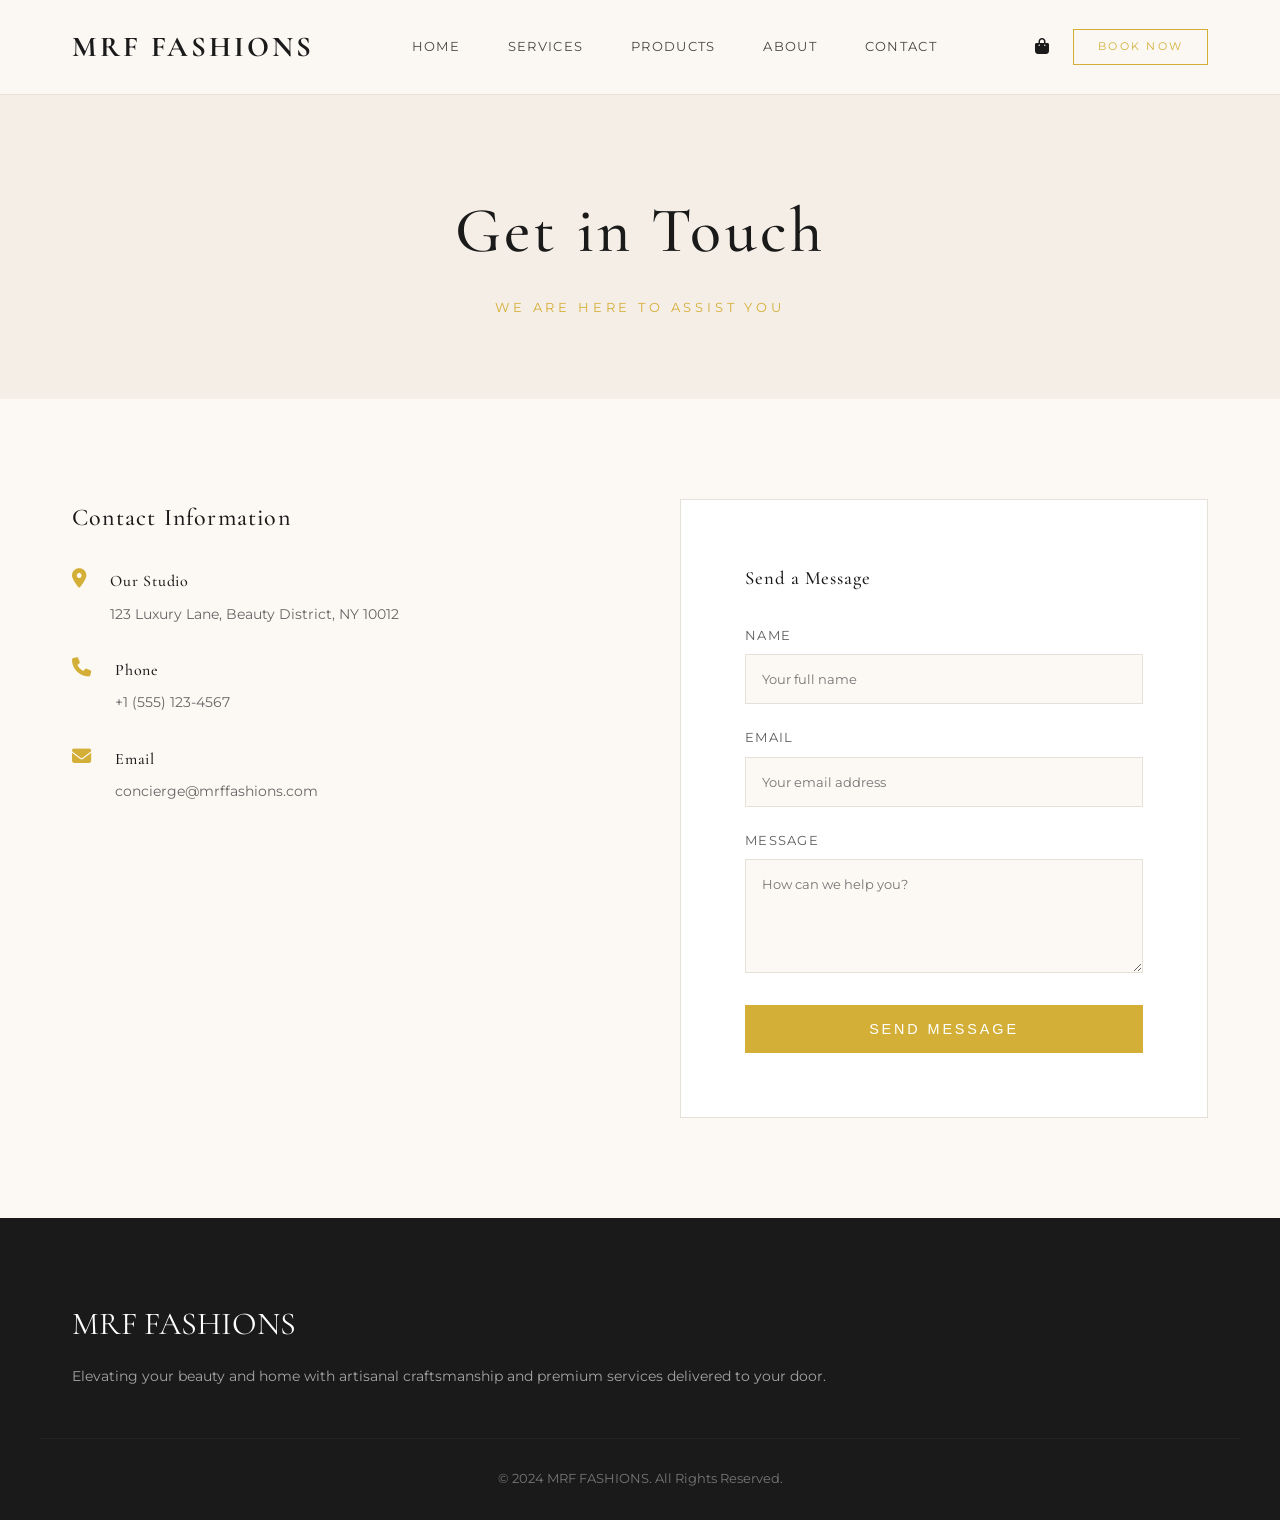
==== contact.html @ 7527c3de "Add files via upload" ====
<!DOCTYPE html>
<html lang="en">

<head>
    <meta charset="UTF-8">
    <meta name="viewport" content="width=device-width, initial-scale=1.0">
    <title>Contact Us | MRF FASHIONS</title>
    <link rel="stylesheet" href="style.css">
    <link rel="stylesheet" href="https://cdnjs.cloudflare.com/ajax/libs/font-awesome/6.4.0/css/all.min.css">
</head>

<body>

    <!-- Navigation -->
    <nav>
        <div class="container">
            <a href="index.html" class="logo">MRF FASHIONS</a>
            <div class="nav-links">
                <a href="index.html">Home</a>
                <a href="services.html">Services</a>
                <a href="products.html">Products</a>
                <a href="about.html">About</a>
                <a href="contact.html" class="active">Contact</a>
            </div>
            <div class="nav-icons" style="display: flex; gap: 1.5rem; align-items: center;">
                <a href="cart.html" style="position: relative;">
                    <i class="fa-solid fa-bag-shopping"></i>
                    <span class="cart-count-badge">0</span>
                </a>
                <a href="booking.html" class="btn btn-outline" style="padding: 0.5rem 1.5rem; font-size: 0.7rem;">Book
                    Now</a>
            </div>
        </div>
    </nav>

    <!-- Page Header -->
    <header style="padding: 180px 0 80px; text-align: center; background: var(--accent);">
        <div class="container">
            <h1 style="font-size: 4rem; margin-bottom: 1rem;">Get in Touch</h1>
            <p style="text-transform: uppercase; letter-spacing: 0.3em; font-size: 0.8rem; color: var(--primary);">We
                are here to assist you</p>
        </div>
    </header>

    <section>
        <div class="container" style="display: grid; grid-template-columns: 1fr 1fr; gap: 5rem;">
            <div>
                <h2 style="margin-bottom: 2rem;">Contact Information</h2>
                <div style="margin-bottom: 3rem;">
                    <div style="display: flex; gap: 1.5rem; margin-bottom: 2rem;">
                        <i class="fa-solid fa-location-dot" style="color: var(--primary); font-size: 1.2rem;"></i>
                        <div>
                            <h4 style="margin-bottom: 0.5rem;">Our Studio</h4>
                            <p style="color: var(--text-muted); font-size: 0.9rem;">123 Luxury Lane, Beauty District, NY
                                10012</p>
                        </div>
                    </div>
                    <div style="display: flex; gap: 1.5rem; margin-bottom: 2rem;">
                        <i class="fa-solid fa-phone" style="color: var(--primary); font-size: 1.2rem;"></i>
                        <div>
                            <h4 style="margin-bottom: 0.5rem;">Phone</h4>
                            <p style="color: var(--text-muted); font-size: 0.9rem;">+1 (555) 123-4567</p>
                        </div>
                    </div>
                    <div style="display: flex; gap: 1.5rem;">
                        <i class="fa-solid fa-envelope" style="color: var(--primary); font-size: 1.2rem;"></i>
                        <div>
                            <h4 style="margin-bottom: 0.5rem;">Email</h4>
                            <p style="color: var(--text-muted); font-size: 0.9rem;">concierge@mrffashions.com</p>
                        </div>
                    </div>
                </div>
            </div>

            <div style="background: var(--surface); padding: 4rem; border: 1px solid var(--border);">
                <h3 style="margin-bottom: 2rem;">Send a Message</h3>
                <form id="contact-form">
                    <div class="form-group">
                        <label>Name</label>
                        <input type="text" class="form-control" required placeholder="Your full name">
                    </div>
                    <div class="form-group">
                        <label>Email</label>
                        <input type="email" class="form-control" required placeholder="Your email address">
                    </div>
                    <div class="form-group">
                        <label>Message</label>
                        <textarea class="form-control" rows="5" required placeholder="How can we help you?"></textarea>
                    </div>
                    <button type="submit" class="btn btn-primary" style="width: 100%;">Send Message</button>
                </form>
            </div>
        </div>
    </section>

    <!-- Footer -->
    <footer>
        <div class="container footer-grid">
            <div>
                <div class="footer-logo">MRF FASHIONS</div>
                <p style="opacity: 0.6; font-size: 0.9rem;">Elevating your beauty and home with artisanal craftsmanship
                    and premium services delivered to your door.</p>
            </div>
        </div>
        <div class="container copyright">
            &copy; 2024 MRF FASHIONS. All Rights Reserved.
        </div>
    </footer>

    <script src="script.js"></script>
    <script>
        document.getElementById('contact-form').addEventListener('submit', (e) => {
            e.preventDefault();
            showNotification('Message sent! We will get back to you soon.');
            e.target.reset();
        });
    </script>
</body>

</html>
---- style.css ----
/* 
  MRF FASHIONS - DESIGN SYSTEM 
  Premium, Minimalistic, Elegant
*/

@import url('https://fonts.googleapis.com/css2?family=Cormorant+Garamond:wght@300;400;500;600;700&family=Montserrat:wght@200;300;400;500&display=swap');

:root {
    --primary: #D4AF37;
    /* Gold */
    --primary-dark: #B8860B;
    --background: #FCF9F5;
    /* Cream */
    --surface: #FFFFFF;
    --text-main: #1A1A1A;
    --text-muted: #666666;
    --accent: #F5EEE6;
    /* Beige */
    --border: #E5E0D8;
    --transition: all 0.4s cubic-bezier(0.25, 0.46, 0.45, 0.94);
    --shadow: 0 10px 30px rgba(0, 0, 0, 0.05);
    --container-width: 1200px;
}

* {
    margin: 0;
    padding: 0;
    box-sizing: border-box;
}

body {
    font-family: 'Montserrat', sans-serif;
    background-color: var(--background);
    color: var(--text-main);
    line-height: 1.6;
    overflow-x: hidden;
    -webkit-font-smoothing: antialiased;
    -moz-osx-font-smoothing: grayscale;
}

h1,
h2,
h3,
h4 {
    font-family: 'Cormorant Garamond', serif;
    font-weight: 500;
    letter-spacing: 0.05em;
}

a {
    text-decoration: none;
    color: inherit;
    transition: var(--transition);
}

ul {
    list-style: none;
}

img {
    max-width: 100%;
    display: block;
}

.container {
    max-width: var(--container-width);
    margin: 0 auto;
    padding: 0 2rem;
}

/* --- BUTTONS --- */
.btn {
    display: inline-block;
    padding: 1rem 2.5rem;
    font-size: 0.9rem;
    text-transform: uppercase;
    letter-spacing: 0.2em;
    cursor: pointer;
    transition: var(--transition);
    border: none;
    position: relative;
    overflow: hidden;
}

.btn-primary {
    background-color: var(--primary);
    color: white;
}

.btn-primary:hover {
    background-color: var(--primary-dark);
    transform: translateY(-2px);
    box-shadow: 0 5px 15px rgba(212, 175, 55, 0.3);
}

.btn-outline {
    background: transparent;
    border: 1px solid var(--primary);
    color: var(--primary);
}

.btn-outline:hover {
    background: var(--primary);
    color: white;
}

/* --- NAVIGATION --- */
nav {
    position: fixed;
    top: 0;
    left: 0;
    width: 100%;
    padding: 1.5rem 0;
    background: rgba(252, 249, 245, 0.9);
    backdrop-filter: blur(10px);
    z-index: 1000;
    border-bottom: 1px solid var(--border);
}

nav .container {
    display: flex;
    justify-content: space-between;
    align-items: center;
}

.logo {
    font-family: 'Cormorant Garamond', serif;
    font-size: 1.8rem;
    font-weight: 700;
    letter-spacing: 0.1em;
}

.nav-links {
    display: flex;
    gap: 3rem;
}

.nav-links a {
    font-size: 0.8rem;
    text-transform: uppercase;
    letter-spacing: 0.1em;
    font-weight: 400;
    opacity: 0.8;
}

.nav-links a:hover {
    opacity: 1;
    color: var(--primary);
}

/* --- HERO --- */
.hero {
    height: 100vh;
    display: flex;
    align-items: center;
    justify-content: center;
    text-align: center;
    padding-top: 80px;
    background: linear-gradient(rgba(252, 249, 245, 0.4), rgba(252, 249, 245, 0.4)), url('assets/hero.png');
    background-size: cover;
    background-position: center;
}

.hero-content {
    max-width: 800px;
}

.hero-content h1 {
    font-size: 4.5rem;
    margin-bottom: 1.5rem;
    animation: fadeInUp 1s ease-out;
}

.hero-content p {
    font-size: 1.2rem;
    margin-bottom: 2.5rem;
    font-weight: 300;
    letter-spacing: 0.05em;
    opacity: 0;
    animation: fadeInUp 1s ease-out 0.3s forwards;
}

.hero-content .cta {
    opacity: 0;
    animation: fadeInUp 1s ease-out 0.6s forwards;
}

/* --- SECTIONS --- */
section {
    padding: 100px 0;
}

.section-header {
    text-align: center;
    margin-bottom: 60px;
}

.section-header h2 {
    font-size: 3rem;
    margin-bottom: 1rem;
}

.section-header .divider {
    width: 60px;
    height: 2px;
    background: var(--primary);
    margin: 0 auto;
}

/* --- SERVICES --- */
.services-grid {
    display: grid;
    grid-template-columns: repeat(auto-fit, minmax(280px, 1fr));
    gap: 2.5rem;
}

.service-card {
    background: var(--surface);
    padding: 0;
    text-align: center;
    transition: var(--transition);
    border: 1px solid var(--border);
    overflow: hidden;
}

.service-card:hover {
    transform: translateY(-10px);
    box-shadow: var(--shadow);
}

.service-img {
    height: 350px;
    overflow: hidden;
}

.service-img img {
    width: 100%;
    height: 100%;
    object-fit: cover;
    transition: transform 0.6s ease;
}

.service-card:hover .service-img img {
    transform: scale(1.1);
}

.service-info {
    padding: 2rem;
}

.service-info h3 {
    font-size: 1.8rem;
    margin-bottom: 1rem;
}

/* --- PRODUCTS --- */
.products-grid {
    display: grid;
    grid-template-columns: repeat(auto-fit, minmax(250px, 1fr));
    gap: 2rem;
}

.product-card {
    position: relative;
    overflow: hidden;
}

.product-img {
    height: 300px;
    background: var(--accent);
    margin-bottom: 1.5rem;
}

.product-img img {
    width: 100%;
    height: 100%;
    object-fit: cover;
}

.product-info {
    text-align: left;
}

.product-info h4 {
    font-size: 1.4rem;
    margin-bottom: 0.5rem;
}

.product-price {
    color: var(--primary);
    font-weight: 500;
}

/* --- FLOW --- */
.flow {
    background-color: var(--accent);
}

.flow-grid {
    display: grid;
    grid-template-columns: repeat(auto-fit, minmax(250px, 1fr));
    gap: 3rem;
    text-align: center;
}

.flow-item {
    padding: 2rem;
}

.flow-icon {
    font-size: 2.5rem;
    color: var(--primary);
    margin-bottom: 1.5rem;
}

/* --- TESTIMONIALS --- */
.testimonials-grid {
    display: grid;
    grid-template-columns: repeat(auto-fit, minmax(300px, 1fr));
    gap: 2rem;
}

.testimonial-card {
    background: var(--surface);
    padding: 3rem;
    border-radius: 10px;
    box-shadow: var(--shadow);
    text-align: center;
    position: relative;
}

.testimonial-card p {
    font-style: italic;
    font-size: 1.1rem;
    margin-bottom: 2rem;
}

.testimonial-author {
    display: flex;
    flex-direction: column;
    align-items: center;
    gap: 1rem;
}

.author-img {
    width: 60px;
    height: 60px;
    background-color: var(--accent);
    border-radius: 50%;
    margin-right: 1.5rem;
    background-size: cover;
    background-position: center;
}

.testimonial-card:nth-child(1) .author-img {
    background-image: url('https://images.unsplash.com/photo-1494790108377-be9c29b29330?q=80&w=200');
}

.testimonial-card:nth-child(2) .author-img {
    background-image: url('https://images.unsplash.com/photo-1438761681033-6461ffad8d80?q=80&w=200');
}

/* --- FOOTER --- */
footer {
    background: #1A1A1A;
    color: white;
    padding: 80px 0 30px;
}

.footer-grid {
    display: grid;
    grid-template-columns: repeat(auto-fit, minmax(200px, 1fr));
    gap: 4rem;
    margin-bottom: 50px;
}

.footer-logo {
    font-family: 'Cormorant Garamond', serif;
    font-size: 2rem;
    margin-bottom: 1rem;
}

.footer-links h4 {
    font-size: 1.2rem;
    margin-bottom: 1.5rem;
    text-transform: uppercase;
    letter-spacing: 0.1em;
}

.footer-links ul li {
    margin-bottom: 0.8rem;
}

.footer-links a {
    opacity: 0.6;
}

.footer-links a:hover {
    opacity: 1;
    color: var(--primary);
}

.copyright {
    text-align: center;
    padding-top: 30px;
    border-top: 1px solid rgba(255, 255, 255, 0.1);
    font-size: 0.8rem;
    opacity: 0.4;
}

/* --- ANIMATIONS --- */
@keyframes fadeInUp {
    from {
        opacity: 0;
        transform: translateY(30px);
    }

    to {
        opacity: 1;
        transform: translateY(0);
    }
}

/* --- CART BADGE --- */
.nav-icons {
    position: relative;
}

.cart-count-badge {
    position: absolute;
    top: -8px;
    right: -8px;
    background: var(--primary);
    color: white;
    font-size: 0.6rem;
    width: 18px;
    height: 18px;
    border-radius: 50%;
    display: none;
    align-items: center;
    justify-content: center;
    font-weight: 600;
}

/* --- REVIEW PANEL --- */
.review-form-container {
    background: var(--surface);
    padding: 4rem;
    border: 1px solid var(--border);
    margin-top: 5rem;
}

.review-form-container h3 {
    font-size: 2.5rem;
    margin-bottom: 2rem;
    text-align: center;
}

.form-group {
    margin-bottom: 1.5rem;
}

.form-group label {
    display: block;
    font-size: 0.8rem;
    text-transform: uppercase;
    letter-spacing: 0.1em;
    margin-bottom: 0.5rem;
    opacity: 0.7;
}

.form-control {
    width: 100%;
    padding: 1rem;
    border: 1px solid var(--border);
    background: var(--background);
    font-family: inherit;
    transition: var(--transition);
}

.form-control:focus {
    outline: none;
    border-color: var(--primary);
}

/* --- TOAST NOTIFICATIONS (Handled via JS inline, but basic structure here) --- */
.toast-notification {
    /* Base styles are in JS for dynamic positioning, but global font sync */
    font-family: 'Montserrat', sans-serif;
}

/* --- RESPONSIVE ADJUSTMENTS --- */
@media (max-width: 768px) {
    .nav-links {
        display: none;
    }

    .hero-content h1 {
        font-size: 3rem;
    }

    .section-header h2 {
        font-size: 2.2rem;
    }

    .container {
        padding: 0 1.5rem;
    }

    .service-detail-view,
    .footer-grid {
        grid-template-columns: 1fr !important;
    }
}
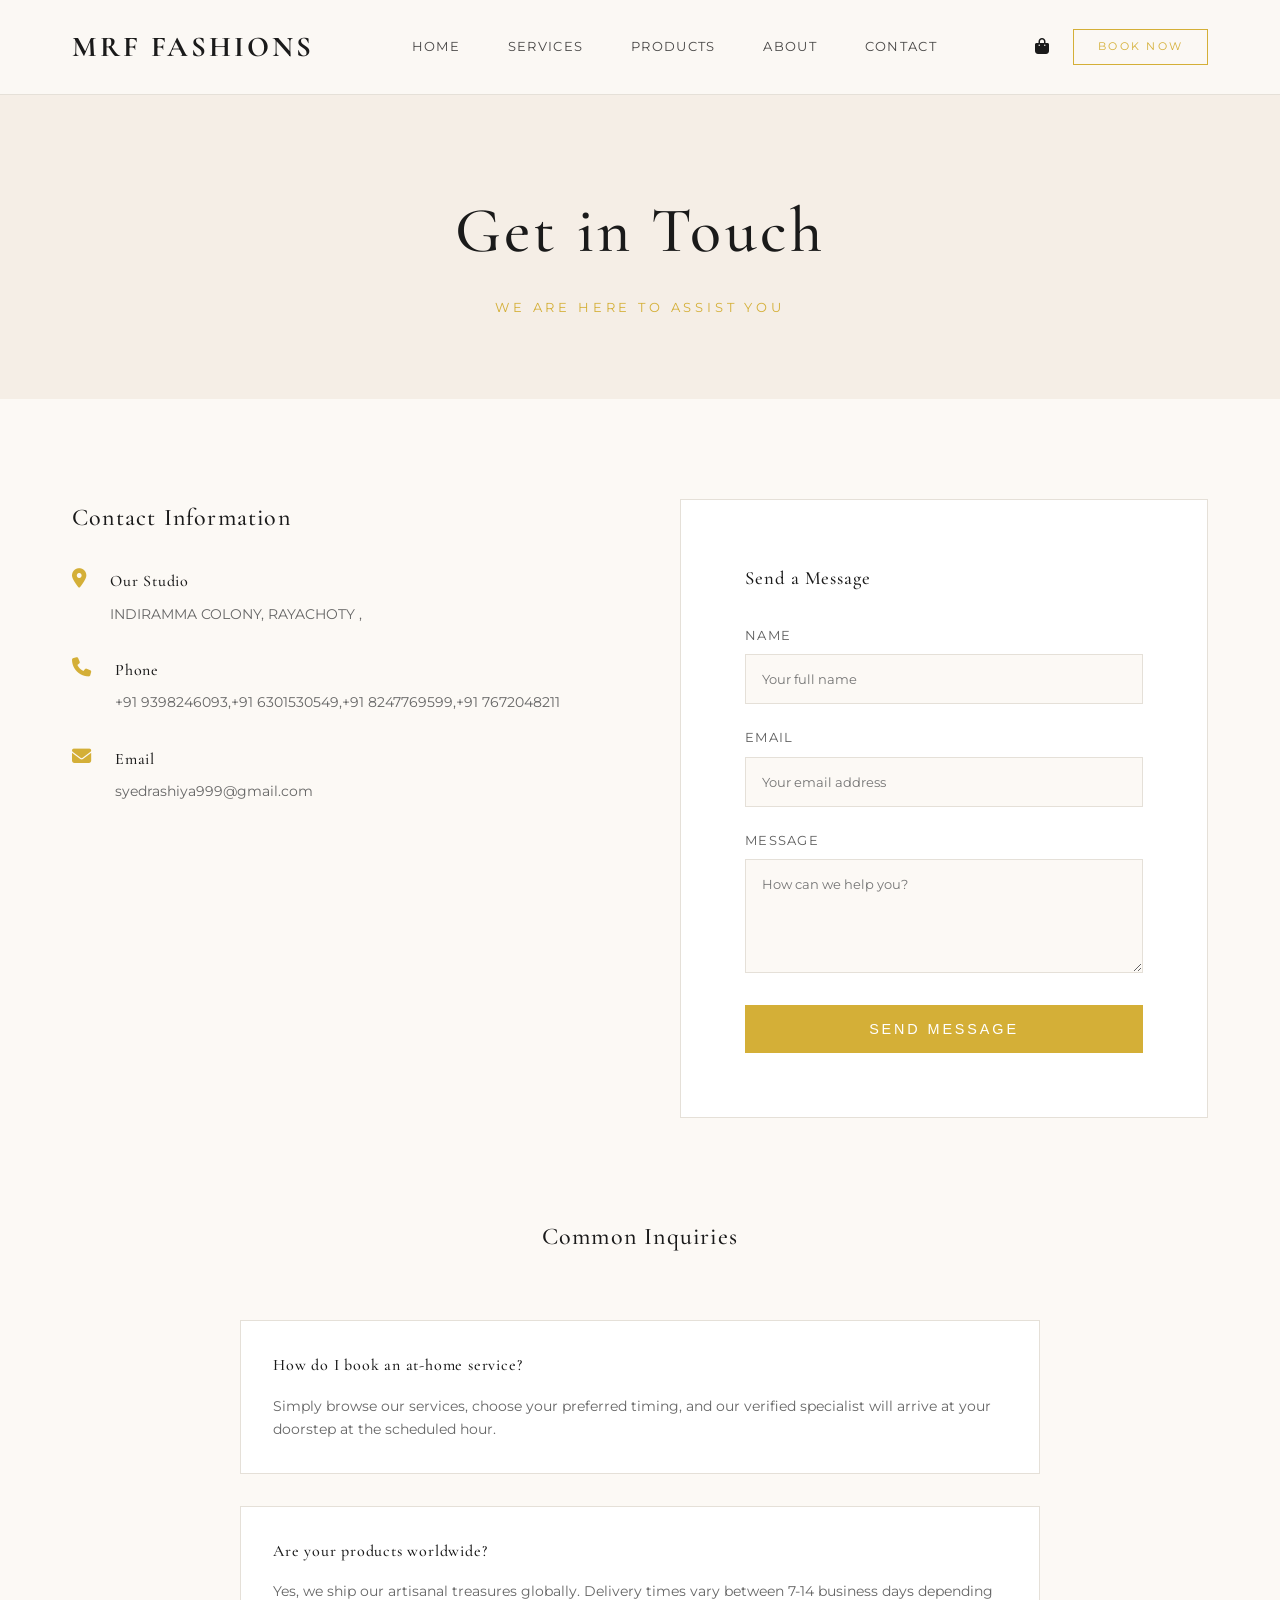
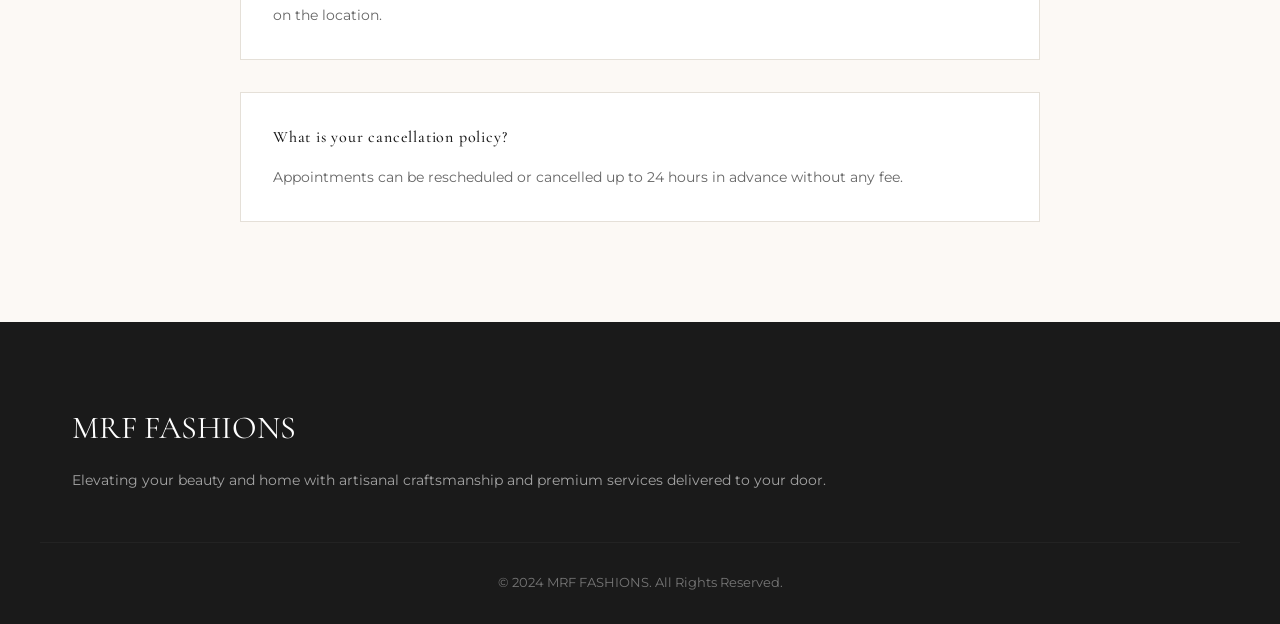
==== commit d836d25a: "Add files via upload" ====
--- a/contact.html
+++ b/contact.html
@@ -51,22 +51,23 @@
                         <i class="fa-solid fa-location-dot" style="color: var(--primary); font-size: 1.2rem;"></i>
                         <div>
                             <h4 style="margin-bottom: 0.5rem;">Our Studio</h4>
-                            <p style="color: var(--text-muted); font-size: 0.9rem;">123 Luxury Lane, Beauty District, NY
-                                10012</p>
+                            <p style="color: var(--text-muted); font-size: 0.9rem;">INDIRAMMA COLONY, RAYACHOTY ,
+                            </p>
                         </div>
                     </div>
                     <div style="display: flex; gap: 1.5rem; margin-bottom: 2rem;">
                         <i class="fa-solid fa-phone" style="color: var(--primary); font-size: 1.2rem;"></i>
                         <div>
                             <h4 style="margin-bottom: 0.5rem;">Phone</h4>
-                            <p style="color: var(--text-muted); font-size: 0.9rem;">+1 (555) 123-4567</p>
+                            <p style="color: var(--text-muted); font-size: 0.9rem;">+91 9398246093,+91 6301530549,+91
+                                8247769599,+91 7672048211</p>
                         </div>
                     </div>
                     <div style="display: flex; gap: 1.5rem;">
                         <i class="fa-solid fa-envelope" style="color: var(--primary); font-size: 1.2rem;"></i>
                         <div>
                             <h4 style="margin-bottom: 0.5rem;">Email</h4>
-                            <p style="color: var(--text-muted); font-size: 0.9rem;">concierge@mrffashions.com</p>
+                            <p style="color: var(--text-muted); font-size: 0.9rem;">syedrashiya999@gmail.com</p>
                         </div>
                     </div>
                 </div>
@@ -93,6 +94,31 @@
         </div>
     </section>
 
+    <!-- FAQ Section -->
+    <section style="background: var(--background); padding-top: 0;">
+        <div class="container">
+            <h2 style="text-align: center; margin-bottom: 4rem;">Common Inquiries</h2>
+            <div style="max-width: 800px; margin: 0 auto; display: grid; gap: 2rem;">
+                <div style="background: var(--surface); padding: 2rem; border: 1px solid var(--border);">
+                    <h4 style="margin-bottom: 1rem;">How do I book an at-home service?</h4>
+                    <p style="color: var(--text-muted); font-size: 0.9rem;">Simply browse our services, choose your
+                        preferred timing, and our verified specialist will arrive at your doorstep at the scheduled
+                        hour.</p>
+                </div>
+                <div style="background: var(--surface); padding: 2rem; border: 1px solid var(--border);">
+                    <h4 style="margin-bottom: 1rem;">Are your products worldwide?</h4>
+                    <p style="color: var(--text-muted); font-size: 0.9rem;">Yes, we ship our artisanal treasures
+                        globally. Delivery times vary between 7-14 business days depending on the location.</p>
+                </div>
+                <div style="background: var(--surface); padding: 2rem; border: 1px solid var(--border);">
+                    <h4 style="margin-bottom: 1rem;">What is your cancellation policy?</h4>
+                    <p style="color: var(--text-muted); font-size: 0.9rem;">Appointments can be rescheduled or cancelled
+                        up to 24 hours in advance without any fee.</p>
+                </div>
+            </div>
+        </div>
+    </section>
+
     <!-- Footer -->
     <footer>
         <div class="container footer-grid">
@@ -111,7 +137,7 @@
     <script>
         document.getElementById('contact-form').addEventListener('submit', (e) => {
             e.preventDefault();
-            showNotification('Message sent! We will get back to you soon.');
+            showNotification('Message sent! We will get back to you soon.thank yoy,visit again');
             e.target.reset();
         });
     </script>
